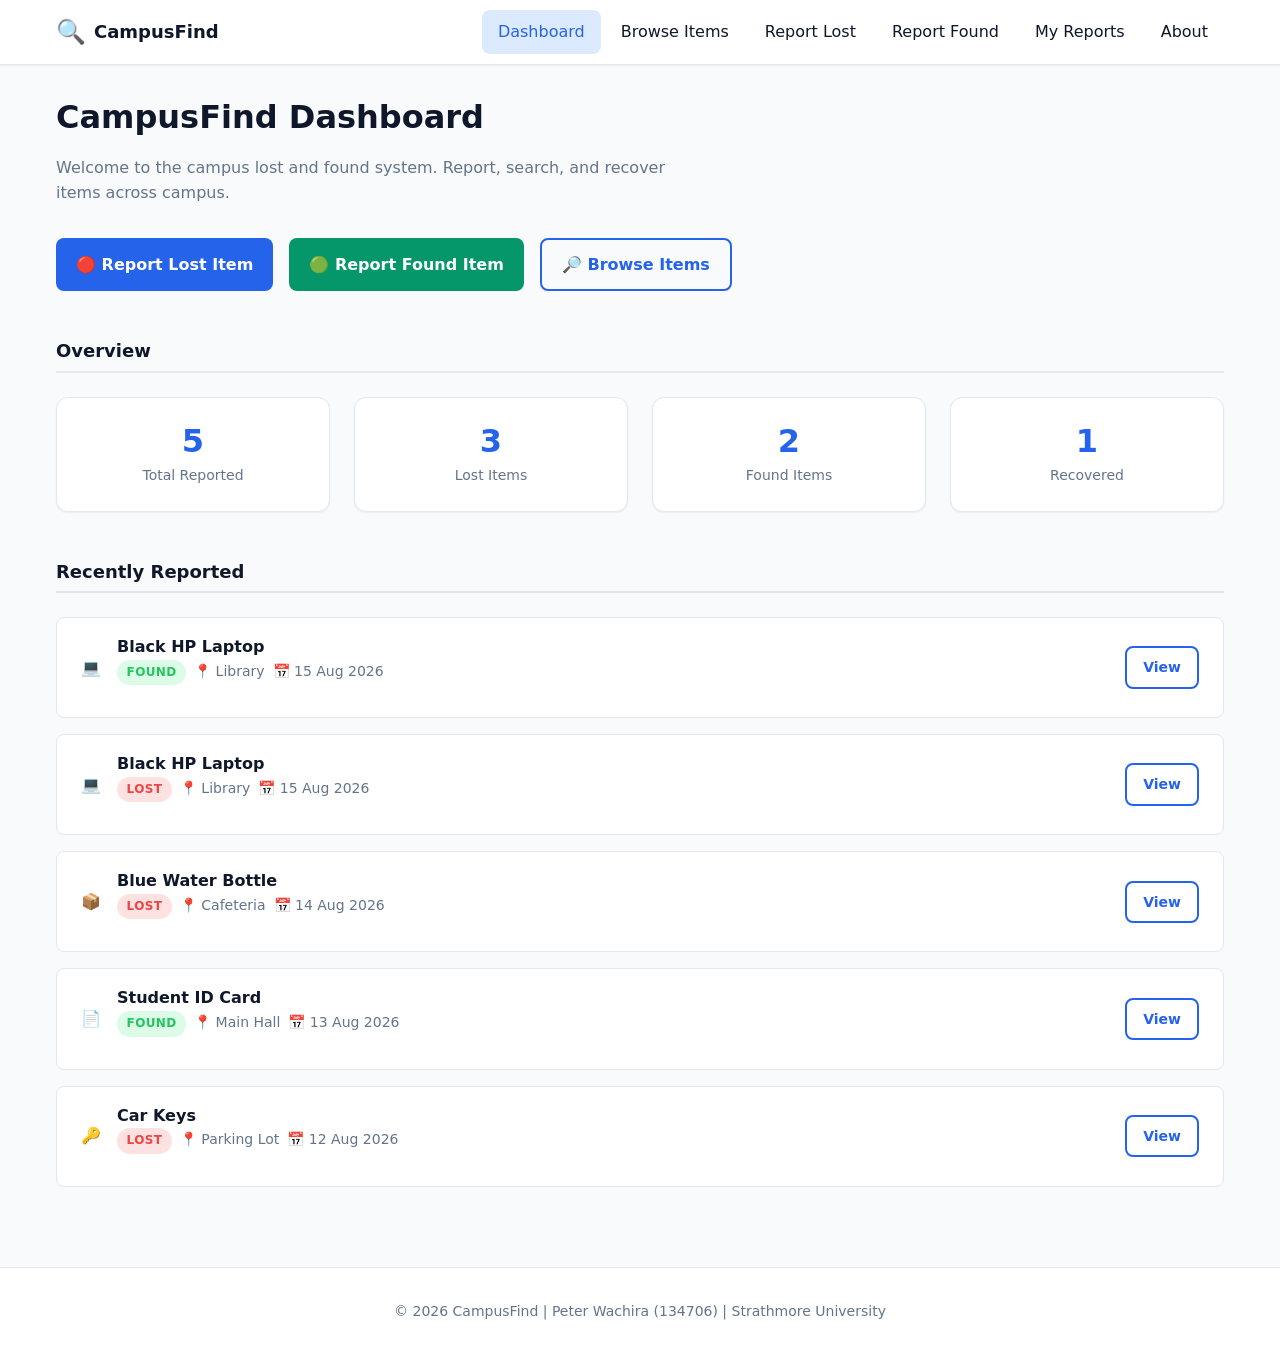
==== index.html @ 41746ebd "feat(layout): add shared HTML page shells Create all pages with shared navigation and footer.  Close" ====
<!DOCTYPE html>
<html lang="en">
<head>
  <meta charset="UTF-8">
  <meta name="viewport" content="width=device-width, initial-scale=1.0">
  <meta name="description" content="CampusFind - Campus Lost & Found System for university students and staff">
  <title>Dashboard | CampusFind</title>
  <link rel="stylesheet" href="css/variables.css">
  <link rel="stylesheet" href="css/base.css">
  <link rel="stylesheet" href="css/components.css">
  <link rel="stylesheet" href="css/responsive.css">
</head>
<body>
  <header class="site-header">
    <nav class="nav-container" aria-label="Main navigation">
      <a href="index.html" class="logo">
        <span class="logo-icon">🔍</span>
        <span>CampusFind</span>
      </a>
      <button class="nav-toggle" aria-label="Toggle navigation" aria-expanded="false">☰</button>
      <ul class="nav-menu">
        <li><a href="index.html">Dashboard</a></li>
        <li><a href="browse.html">Browse Items</a></li>
        <li><a href="report-lost.html">Report Lost</a></li>
        <li><a href="report-found.html">Report Found</a></li>
        <li><a href="my-reports.html">My Reports</a></li>
        <li><a href="about.html">About</a></li>
      </ul>
    </nav>
  </header>

  <main>
    <div class="page-header">
      <h1>CampusFind Dashboard</h1>
      <p>Welcome to the campus lost and found system. Report, search, and recover items across campus.</p>
    </div>

    <div class="quick-actions">
      <a href="report-lost.html" class="btn btn-primary">🔴 Report Lost Item</a>
      <a href="report-found.html" class="btn btn-secondary">🟢 Report Found Item</a>
      <a href="browse.html" class="btn btn-outline">🔎 Browse Items</a>
    </div>

    <section class="section" aria-labelledby="stats-heading">
      <h2 id="stats-heading" class="section-title">Overview</h2>
      <div class="stats-grid">
        <div class="stat-card">
          <div class="stat-value" id="stat-total">0</div>
          <div class="stat-label">Total Reported</div>
        </div>
        <div class="stat-card">
          <div class="stat-value" id="stat-lost">0</div>
          <div class="stat-label">Lost Items</div>
        </div>
        <div class="stat-card">
          <div class="stat-value" id="stat-found">0</div>
          <div class="stat-label">Found Items</div>
        </div>
        <div class="stat-card">
          <div class="stat-value" id="stat-recovered">0</div>
          <div class="stat-label">Recovered</div>
        </div>
      </div>
    </section>

    <section class="section" aria-labelledby="recent-heading">
      <h2 id="recent-heading" class="section-title">Recently Reported</h2>
      <div id="recent-items" class="recent-list"></div>
    </section>
  </main>

  <footer class="site-footer">
    <div class="footer-container">
      <p>&copy; 2026 CampusFind | Peter Wachira (134706) | Strathmore University</p>
    </div>
  </footer>

  <script src="js/storage.js"></script>
  <script src="js/utils.js"></script>
  <script src="js/dashboard.js"></script>
</body>
</html>
---- css/variables.css ----
:root {
  --color-primary: #2563eb;
  --color-primary-dark: #1d4ed8;
  --color-primary-light: #dbeafe;
  --color-secondary: #059669;
  --color-danger: #dc2626;
  --color-warning: #d97706;
  --color-lost: #ef4444;
  --color-found: #22c55e;
  --color-bg: #f8fafc;
  --color-surface: #ffffff;
  --color-text: #0f172a;
  --color-text-muted: #64748b;
  --color-border: #e2e8f0;
  --color-match: #f59e0b;

  --font-family: "Segoe UI", system-ui, -apple-system, sans-serif;
  --font-size-sm: 0.875rem;
  --font-size-base: 1rem;
  --font-size-lg: 1.125rem;
  --font-size-xl: 1.5rem;
  --font-size-2xl: 2rem;

  --spacing-xs: 0.25rem;
  --spacing-sm: 0.5rem;
  --spacing-md: 1rem;
  --spacing-lg: 1.5rem;
  --spacing-xl: 2rem;
  --spacing-2xl: 3rem;

  --radius-sm: 0.375rem;
  --radius-md: 0.5rem;
  --radius-lg: 0.75rem;
  --radius-full: 9999px;

  --shadow-sm: 0 1px 2px rgba(15, 23, 42, 0.06);
  --shadow-md: 0 4px 12px rgba(15, 23, 42, 0.08);
  --shadow-lg: 0 10px 24px rgba(15, 23, 42, 0.1);

  --nav-height: 64px;
  --max-width: 1200px;
  --transition: 0.2s ease;
}
---- css/base.css ----
*,
*::before,
*::after {
  box-sizing: border-box;
  margin: 0;
  padding: 0;
}

html {
  scroll-behavior: smooth;
}

body {
  font-family: var(--font-family);
  font-size: var(--font-size-base);
  line-height: 1.6;
  color: var(--color-text);
  background: var(--color-bg);
  min-height: 100vh;
  display: flex;
  flex-direction: column;
}

img {
  max-width: 100%;
  height: auto;
  display: block;
}

a {
  color: var(--color-primary);
  text-decoration: none;
}

a:hover {
  text-decoration: underline;
}

main {
  flex: 1;
  width: 100%;
  max-width: var(--max-width);
  margin: 0 auto;
  padding: var(--spacing-xl) var(--spacing-md);
}

h1,
h2,
h3 {
  line-height: 1.3;
  margin-bottom: var(--spacing-md);
}

h1 {
  font-size: var(--font-size-2xl);
}

h2 {
  font-size: var(--font-size-xl);
}

p {
  margin-bottom: var(--spacing-md);
}

ul {
  list-style: none;
}

.sr-only {
  position: absolute;
  width: 1px;
  height: 1px;
  padding: 0;
  margin: -1px;
  overflow: hidden;
  clip: rect(0, 0, 0, 0);
  border: 0;
}

.page-header {
  margin-bottom: var(--spacing-xl);
}

.page-header p {
  color: var(--color-text-muted);
  max-width: 640px;
}

.section {
  margin-bottom: var(--spacing-2xl);
}

.section-title {
  font-size: var(--font-size-lg);
  margin-bottom: var(--spacing-lg);
  padding-bottom: var(--spacing-sm);
  border-bottom: 2px solid var(--color-border);
}

.empty-state {
  text-align: center;
  padding: var(--spacing-2xl);
  background: var(--color-surface);
  border-radius: var(--radius-lg);
  border: 2px dashed var(--color-border);
}

.empty-state h3 {
  margin-bottom: var(--spacing-sm);
}

.empty-state p {
  color: var(--color-text-muted);
  margin-bottom: var(--spacing-lg);
}
---- css/components.css ----
.site-header {
  background: var(--color-surface);
  border-bottom: 1px solid var(--color-border);
  box-shadow: var(--shadow-sm);
  position: sticky;
  top: 0;
  z-index: 100;
}

.nav-container {
  max-width: var(--max-width);
  margin: 0 auto;
  padding: 0 var(--spacing-md);
  height: var(--nav-height);
  display: flex;
  align-items: center;
  justify-content: space-between;
  gap: var(--spacing-md);
}

.logo {
  display: flex;
  align-items: center;
  gap: var(--spacing-sm);
  font-weight: 700;
  font-size: var(--font-size-lg);
  color: var(--color-text);
  text-decoration: none;
}

.logo:hover {
  text-decoration: none;
  color: var(--color-primary);
}

.logo-icon {
  font-size: 1.5rem;
}

.nav-toggle {
  display: none;
  background: none;
  border: none;
  font-size: 1.5rem;
  cursor: pointer;
  padding: var(--spacing-sm);
  color: var(--color-text);
  min-width: 44px;
  min-height: 44px;
}

.nav-menu {
  display: flex;
  align-items: center;
  gap: var(--spacing-xs);
}

.nav-menu a {
  padding: var(--spacing-sm) var(--spacing-md);
  border-radius: var(--radius-md);
  color: var(--color-text);
  text-decoration: none;
  font-weight: 500;
  transition: background var(--transition), color var(--transition);
  min-height: 44px;
  display: inline-flex;
  align-items: center;
}

.nav-menu a:hover,
.nav-menu a.active {
  background: var(--color-primary-light);
  color: var(--color-primary);
  text-decoration: none;
}

.site-footer {
  background: var(--color-surface);
  border-top: 1px solid var(--color-border);
  padding: var(--spacing-xl) var(--spacing-md);
  margin-top: auto;
}

.footer-container {
  max-width: var(--max-width);
  margin: 0 auto;
  text-align: center;
  color: var(--color-text-muted);
  font-size: var(--font-size-sm);
}

.btn {
  display: inline-flex;
  align-items: center;
  justify-content: center;
  gap: var(--spacing-sm);
  padding: 0.75rem 1.25rem;
  min-height: 44px;
  border: none;
  border-radius: var(--radius-md);
  font-size: var(--font-size-base);
  font-weight: 600;
  cursor: pointer;
  text-decoration: none;
  transition: background var(--transition), transform var(--transition), box-shadow var(--transition);
}

.btn:hover {
  text-decoration: none;
  transform: translateY(-1px);
  box-shadow: var(--shadow-md);
}

.btn-primary {
  background: var(--color-primary);
  color: #fff;
}

.btn-primary:hover {
  background: var(--color-primary-dark);
  color: #fff;
}

.btn-secondary {
  background: var(--color-secondary);
  color: #fff;
}

.btn-secondary:hover {
  background: #047857;
  color: #fff;
}

.btn-danger {
  background: var(--color-danger);
  color: #fff;
}

.btn-danger:hover {
  background: #b91c1c;
  color: #fff;
}

.btn-outline {
  background: transparent;
  color: var(--color-primary);
  border: 2px solid var(--color-primary);
}

.btn-outline:hover {
  background: var(--color-primary-light);
  color: var(--color-primary);
}

.btn-sm {
  padding: 0.5rem 1rem;
  min-height: 36px;
  font-size: var(--font-size-sm);
}

.btn-group {
  display: flex;
  flex-wrap: wrap;
  gap: var(--spacing-md);
}

.card {
  background: var(--color-surface);
  border-radius: var(--radius-lg);
  border: 1px solid var(--color-border);
  box-shadow: var(--shadow-sm);
  overflow: hidden;
  transition: box-shadow var(--transition), transform var(--transition);
}

.card:hover {
  box-shadow: var(--shadow-md);
  transform: translateY(-2px);
}

.card-body {
  padding: var(--spacing-lg);
}

.card-image {
  width: 100%;
  height: 180px;
  object-fit: cover;
  background: var(--color-bg);
}

.card-image-placeholder {
  width: 100%;
  height: 180px;
  display: flex;
  align-items: center;
  justify-content: center;
  background: linear-gradient(135deg, var(--color-primary-light), var(--color-bg));
  font-size: 3rem;
}

.card-title {
  font-size: var(--font-size-lg);
  margin-bottom: var(--spacing-sm);
}

.card-meta {
  display: flex;
  flex-wrap: wrap;
  gap: var(--spacing-sm);
  margin-bottom: var(--spacing-md);
  font-size: var(--font-size-sm);
  color: var(--color-text-muted);
}

.card-description {
  color: var(--color-text-muted);
  font-size: var(--font-size-sm);
  margin-bottom: var(--spacing-md);
  display: -webkit-box;
  -webkit-line-clamp: 2;
  -webkit-box-orient: vertical;
  overflow: hidden;
}

.badge {
  display: inline-flex;
  align-items: center;
  padding: 0.2rem 0.6rem;
  border-radius: var(--radius-full);
  font-size: 0.75rem;
  font-weight: 600;
  text-transform: uppercase;
  letter-spacing: 0.03em;
}

.badge-lost {
  background: #fee2e2;
  color: var(--color-lost);
}

.badge-found {
  background: #dcfce7;
  color: var(--color-found);
}

.badge-active {
  background: #dbeafe;
  color: var(--color-primary);
}

.badge-match {
  background: #fef3c7;
  color: var(--color-match);
}

.badge-recovered {
  background: #d1fae5;
  color: var(--color-secondary);
}

.badge-closed {
  background: #f1f5f9;
  color: var(--color-text-muted);
}

.stats-grid {
  display: grid;
  grid-template-columns: repeat(auto-fit, minmax(200px, 1fr));
  gap: var(--spacing-lg);
  margin-bottom: var(--spacing-2xl);
}

.stat-card {
  background: var(--color-surface);
  border-radius: var(--radius-lg);
  padding: var(--spacing-lg);
  border: 1px solid var(--color-border);
  box-shadow: var(--shadow-sm);
  text-align: center;
}

.stat-value {
  font-size: var(--font-size-2xl);
  font-weight: 700;
  color: var(--color-primary);
  line-height: 1.2;
}

.stat-label {
  font-size: var(--font-size-sm);
  color: var(--color-text-muted);
  margin-top: var(--spacing-xs);
}

.items-grid {
  display: grid;
  grid-template-columns: repeat(3, 1fr);
  gap: var(--spacing-lg);
}

.form-group {
  margin-bottom: var(--spacing-lg);
}

.form-group label {
  display: block;
  font-weight: 600;
  margin-bottom: var(--spacing-sm);
}

.form-group .hint {
  font-size: var(--font-size-sm);
  color: var(--color-text-muted);
  margin-top: var(--spacing-xs);
}

.form-control {
  width: 100%;
  padding: 0.75rem 1rem;
  min-height: 44px;
  border: 1px solid var(--color-border);
  border-radius: var(--radius-md);
  font-size: var(--font-size-base);
  font-family: inherit;
  background: var(--color-surface);
  transition: border-color var(--transition), box-shadow var(--transition);
}

.form-control:focus {
  outline: none;
  border-color: var(--color-primary);
  box-shadow: 0 0 0 3px var(--color-primary-light);
}

textarea.form-control {
  min-height: 120px;
  resize: vertical;
}

.form-row {
  display: grid;
  grid-template-columns: 1fr 1fr;
  gap: var(--spacing-lg);
}

.form-card {
  background: var(--color-surface);
  border-radius: var(--radius-lg);
  padding: var(--spacing-xl);
  border: 1px solid var(--color-border);
  box-shadow: var(--shadow-sm);
  max-width: 720px;
}

.image-preview {
  margin-top: var(--spacing-md);
  max-width: 200px;
  border-radius: var(--radius-md);
  overflow: hidden;
  border: 1px solid var(--color-border);
}

.image-preview img {
  width: 100%;
}

.form-error {
  color: var(--color-danger);
  font-size: var(--font-size-sm);
  margin-top: var(--spacing-xs);
}

.alert {
  padding: var(--spacing-md) var(--spacing-lg);
  border-radius: var(--radius-md);
  margin-bottom: var(--spacing-lg);
  font-weight: 500;
}

.alert-success {
  background: #dcfce7;
  color: #166534;
  border: 1px solid #bbf7d0;
}

.alert-warning {
  background: #fef3c7;
  color: #92400e;
  border: 1px solid #fde68a;
}

.alert-info {
  background: #dbeafe;
  color: #1e40af;
  border: 1px solid #bfdbfe;
}

.match-banner {
  background: linear-gradient(135deg, #fef3c7, #fde68a);
  border: 2px solid var(--color-match);
  border-radius: var(--radius-lg);
  padding: var(--spacing-lg);
  margin-bottom: var(--spacing-xl);
}

.match-banner h3 {
  color: #92400e;
  margin-bottom: var(--spacing-sm);
}

.filter-panel {
  background: var(--color-surface);
  border-radius: var(--radius-lg);
  padding: var(--spacing-lg);
  border: 1px solid var(--color-border);
  margin-bottom: var(--spacing-xl);
}

.filter-grid {
  display: grid;
  grid-template-columns: repeat(auto-fit, minmax(160px, 1fr));
  gap: var(--spacing-md);
}

.search-bar {
  display: flex;
  gap: var(--spacing-md);
  margin-bottom: var(--spacing-lg);
}

.search-bar .form-control {
  flex: 1;
}

.item-detail {
  display: grid;
  grid-template-columns: 1fr 1fr;
  gap: var(--spacing-xl);
  background: var(--color-surface);
  border-radius: var(--radius-lg);
  padding: var(--spacing-xl);
  border: 1px solid var(--color-border);
}

.item-detail-image {
  border-radius: var(--radius-lg);
  overflow: hidden;
  background: var(--color-bg);
  min-height: 300px;
  display: flex;
  align-items: center;
  justify-content: center;
}

.item-detail-image img {
  width: 100%;
  height: 100%;
  object-fit: cover;
}

.detail-row {
  display: flex;
  padding: var(--spacing-sm) 0;
  border-bottom: 1px solid var(--color-border);
}

.detail-label {
  font-weight: 600;
  min-width: 120px;
  color: var(--color-text-muted);
}

.detail-value {
  flex: 1;
}

.match-list {
  display: flex;
  flex-direction: column;
  gap: var(--spacing-md);
}

.match-item {
  display: flex;
  align-items: center;
  justify-content: space-between;
  padding: var(--spacing-md);
  background: var(--color-surface);
  border-radius: var(--radius-md);
  border: 1px solid var(--color-border);
}

.recent-list {
  display: flex;
  flex-direction: column;
  gap: var(--spacing-md);
}

.recent-item {
  display: flex;
  align-items: center;
  justify-content: space-between;
  padding: var(--spacing-md) var(--spacing-lg);
  background: var(--color-surface);
  border-radius: var(--radius-md);
  border: 1px solid var(--color-border);
  transition: border-color var(--transition);
}

.recent-item:hover {
  border-color: var(--color-primary);
}

.recent-item-info {
  display: flex;
  align-items: center;
  gap: var(--spacing-md);
}

.quick-actions {
  display: flex;
  flex-wrap: wrap;
  gap: var(--spacing-md);
  margin-bottom: var(--spacing-2xl);
}

.about-content {
  background: var(--color-surface);
  border-radius: var(--radius-lg);
  padding: var(--spacing-xl);
  border: 1px solid var(--color-border);
}

.about-content h2 {
  margin-top: var(--spacing-xl);
}

.about-content h2:first-child {
  margin-top: 0;
}

.faq-item {
  margin-bottom: var(--spacing-lg);
  padding-bottom: var(--spacing-lg);
  border-bottom: 1px solid var(--color-border);
}

.faq-item:last-child {
  border-bottom: none;
}

.faq-item h3 {
  font-size: var(--font-size-base);
  margin-bottom: var(--spacing-sm);
}

.toast {
  position: fixed;
  bottom: var(--spacing-xl);
  right: var(--spacing-xl);
  padding: var(--spacing-md) var(--spacing-lg);
  background: var(--color-text);
  color: #fff;
  border-radius: var(--radius-md);
  box-shadow: var(--shadow-lg);
  z-index: 1000;
  animation: slideIn 0.3s ease;
}

@keyframes slideIn {
  from {
    transform: translateY(100%);
    opacity: 0;
  }
  to {
    transform: translateY(0);
    opacity: 1;
  }
}
---- css/responsive.css ----
@media (max-width: 767px) {
  .nav-toggle {
    display: flex;
    align-items: center;
    justify-content: center;
  }

  .nav-menu {
    display: none;
    position: absolute;
    top: var(--nav-height);
    left: 0;
    right: 0;
    background: var(--color-surface);
    flex-direction: column;
    padding: var(--spacing-md);
    border-bottom: 1px solid var(--color-border);
    box-shadow: var(--shadow-md);
  }

  .nav-menu.open {
    display: flex;
  }

  .nav-menu a {
    width: 100%;
    padding: var(--spacing-md);
  }

  .site-header {
    position: relative;
  }

  main {
    padding: var(--spacing-lg) var(--spacing-md);
  }

  h1 {
    font-size: var(--font-size-xl);
  }

  .stats-grid {
    grid-template-columns: repeat(2, 1fr);
    gap: var(--spacing-md);
  }

  .items-grid {
    grid-template-columns: 1fr;
  }

  .form-row {
    grid-template-columns: 1fr;
  }

  .item-detail {
    grid-template-columns: 1fr;
  }

  .search-bar {
    flex-direction: column;
  }

  .filter-grid {
    grid-template-columns: 1fr;
  }

  .btn-group {
    flex-direction: column;
  }

  .btn-group .btn {
    width: 100%;
  }

  .quick-actions {
    flex-direction: column;
  }

  .quick-actions .btn {
    width: 100%;
  }

  .match-item {
    flex-direction: column;
    align-items: flex-start;
    gap: var(--spacing-md);
  }

  .recent-item {
    flex-direction: column;
    align-items: flex-start;
    gap: var(--spacing-sm);
  }

  .toast {
    left: var(--spacing-md);
    right: var(--spacing-md);
    bottom: var(--spacing-md);
  }
}

@media (min-width: 768px) and (max-width: 1024px) {
  .items-grid {
    grid-template-columns: repeat(2, 1fr);
  }

  .stats-grid {
    grid-template-columns: repeat(2, 1fr);
  }
}

@media (min-width: 1025px) {
  .items-grid {
    grid-template-columns: repeat(3, 1fr);
  }
}
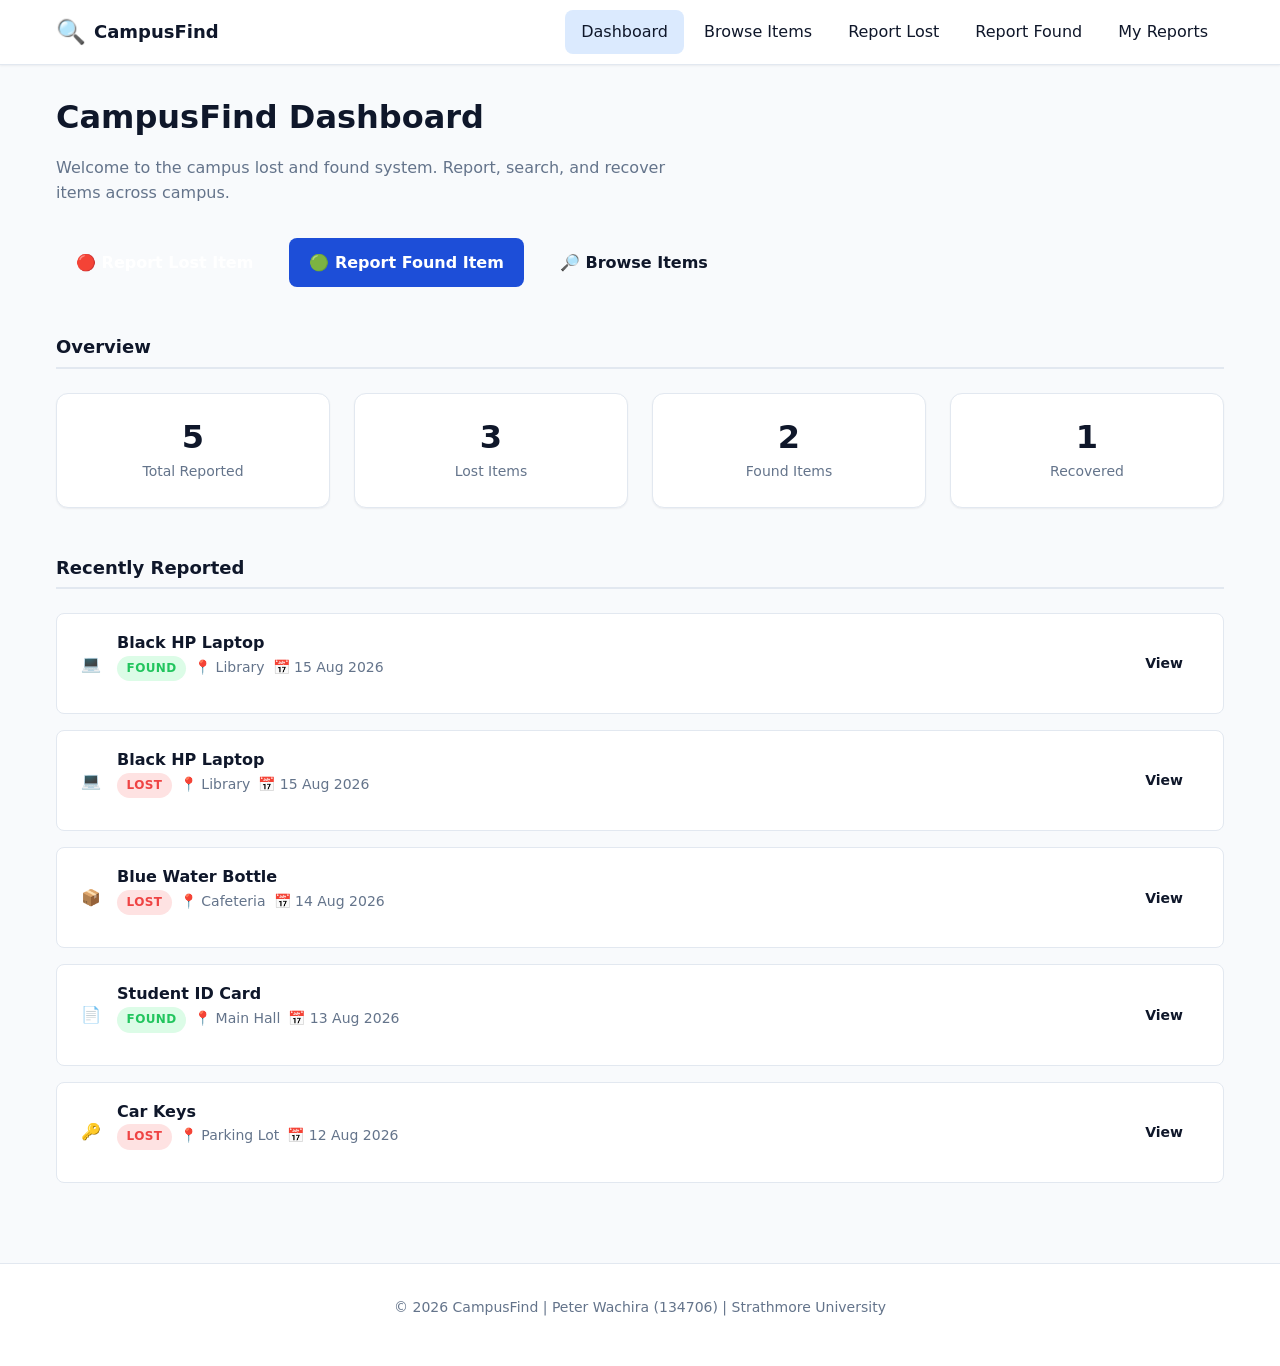
==== commit 07604d80: "chore: remove about page and nav links" ====
--- a/index.html
+++ b/index.html
@@ -24,7 +24,6 @@
         <li><a href="report-lost.html">Report Lost</a></li>
         <li><a href="report-found.html">Report Found</a></li>
         <li><a href="my-reports.html">My Reports</a></li>
-        <li><a href="about.html">About</a></li>
       </ul>
     </nav>
   </header>
--- a/css/variables.css
+++ b/css/variables.css
@@ -1,8 +1,7 @@
 :root {
-  --color-primary: #2563eb;
   --color-primary-dark: #1d4ed8;
   --color-primary-light: #dbeafe;
-  --color-secondary: #059669;
+  --color-secondary: #1d4ed8;
   --color-danger: #dc2626;
   --color-warning: #d97706;
   --color-lost: #ef4444;
--- a/css/responsive.css
+++ b/css/responsive.css
@@ -1,3 +1,7 @@
+html {
+  scroll-padding-top: var(--nav-height);
+}
+
 @media (max-width: 767px) {
   .nav-toggle {
     display: flex;
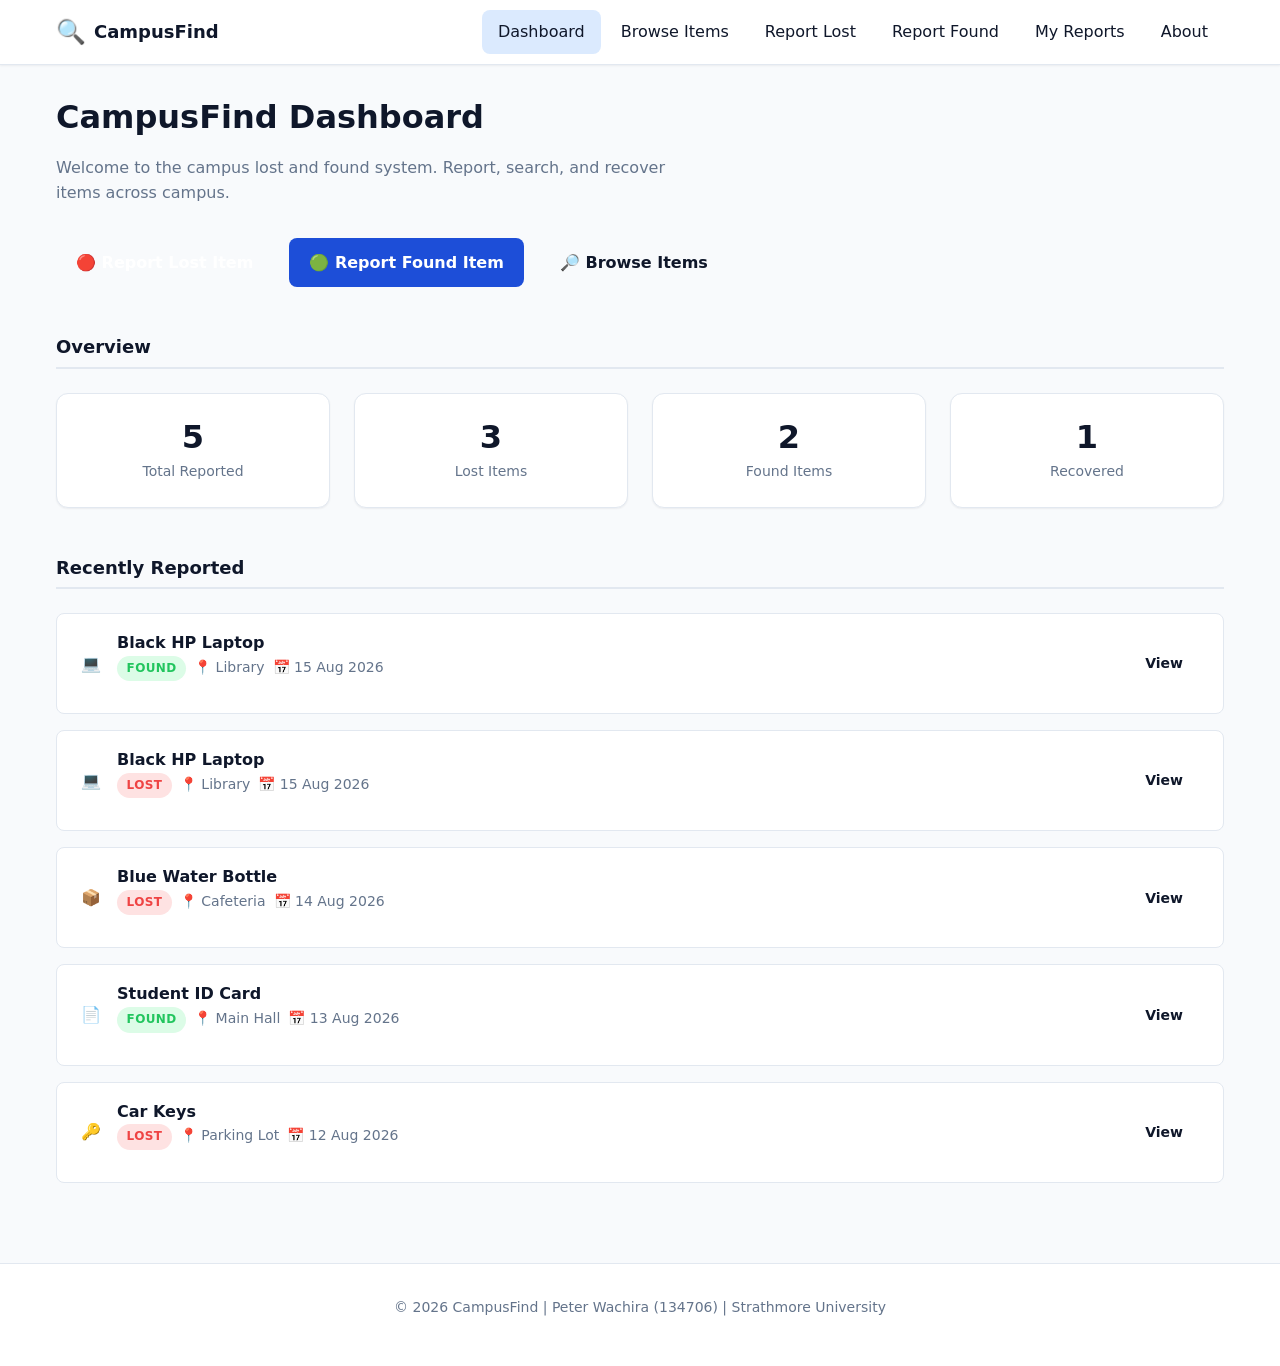
==== commit beed6c42: "fix: resolve modify/delete conflict keeping expanded about page Restored about.html with Getting Sta" ====
--- a/index.html
+++ b/index.html
@@ -24,6 +24,7 @@
         <li><a href="report-lost.html">Report Lost</a></li>
         <li><a href="report-found.html">Report Found</a></li>
         <li><a href="my-reports.html">My Reports</a></li>
+              <li><a href="about.html">About</a></li>
       </ul>
     </nav>
   </header>
